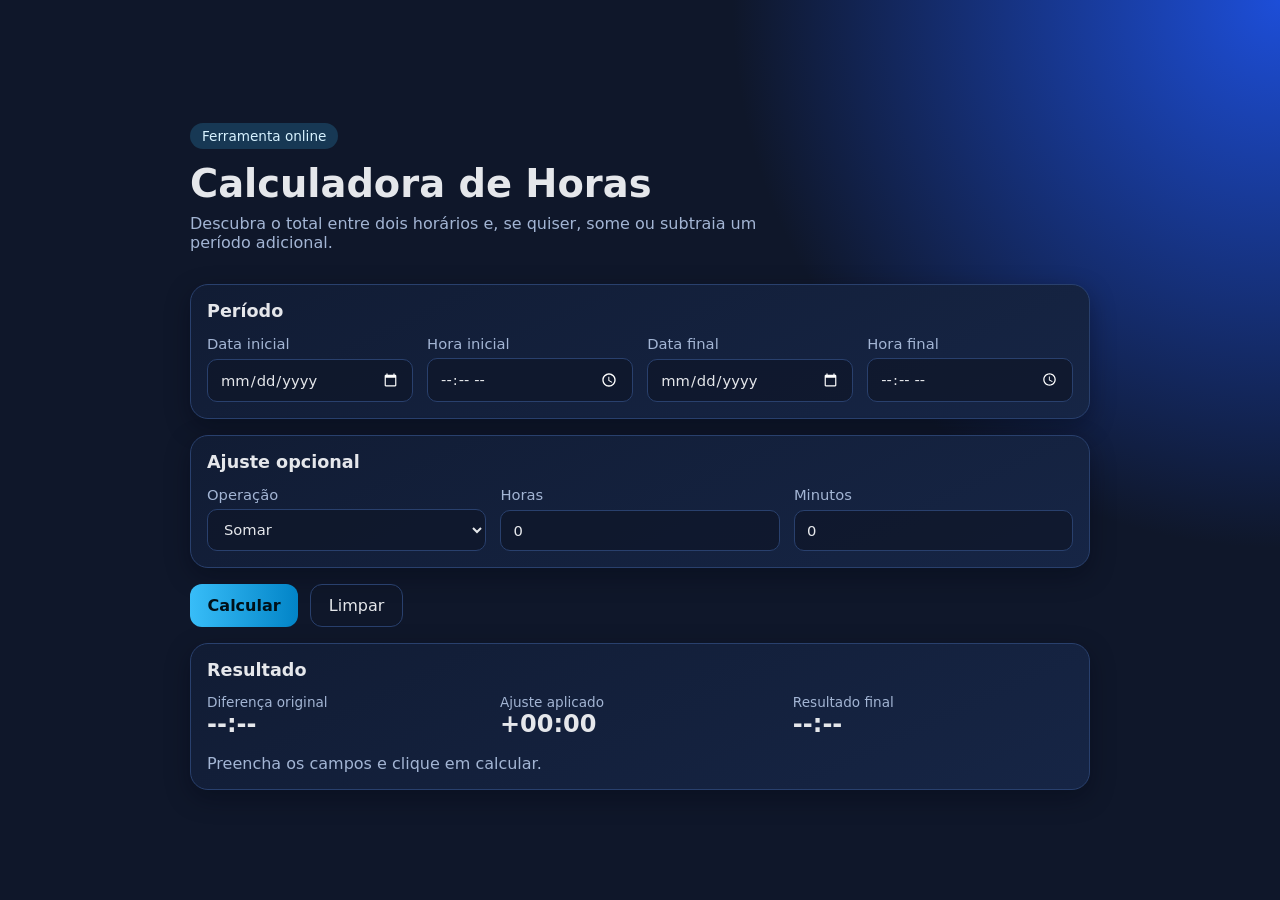
==== index.html @ efbca50f "Criar calculadora de horas com interface moderna" ====
<!doctype html>
<html lang="pt-BR">
  <head>
    <meta charset="UTF-8" />
    <meta name="viewport" content="width=device-width, initial-scale=1.0" />
    <title>Calculadora de Horas</title>
    <link rel="stylesheet" href="styles.css" />
  </head>
  <body>
    <main class="app">
      <header class="hero">
        <p class="badge">Ferramenta online</p>
        <h1>Calculadora de Horas</h1>
        <p class="subtitle">
          Descubra o total entre dois horários e, se quiser, some ou subtraia um
          período adicional.
        </p>
      </header>

      <section class="card inputs-card">
        <h2>Período</h2>
        <div class="grid two-cols">
          <label>
            Data inicial
            <input id="startDate" type="date" required />
          </label>
          <label>
            Hora inicial
            <input id="startTime" type="time" required />
          </label>
          <label>
            Data final
            <input id="endDate" type="date" required />
          </label>
          <label>
            Hora final
            <input id="endTime" type="time" required />
          </label>
        </div>
      </section>

      <section class="card adjust-card">
        <h2>Ajuste opcional</h2>
        <div class="adjust-row">
          <label>
            Operação
            <select id="operation">
              <option value="add">Somar</option>
              <option value="subtract">Subtrair</option>
            </select>
          </label>
          <label>
            Horas
            <input id="adjustHours" type="number" min="0" value="0" />
          </label>
          <label>
            Minutos
            <input id="adjustMinutes" type="number" min="0" max="59" value="0" />
          </label>
        </div>
      </section>

      <div class="actions">
        <button id="calculateBtn" type="button">Calcular</button>
        <button id="resetBtn" type="button" class="secondary">Limpar</button>
      </div>

      <section class="card result-card" id="resultCard" aria-live="polite">
        <h2>Resultado</h2>
        <div class="result-grid">
          <div>
            <span class="label">Diferença original</span>
            <strong id="baseResult">--:--</strong>
          </div>
          <div>
            <span class="label">Ajuste aplicado</span>
            <strong id="adjustmentResult">+00:00</strong>
          </div>
          <div>
            <span class="label">Resultado final</span>
            <strong id="finalResult">--:--</strong>
          </div>
        </div>
        <p id="resultText" class="helper">Preencha os campos e clique em calcular.</p>
      </section>
    </main>

    <script src="script.js"></script>
  </body>
</html>
---- styles.css ----
:root {
  color-scheme: dark;
  --bg: #0f172a;
  --card: #111c34;
  --card-soft: #162545;
  --text: #e5e7eb;
  --muted: #a3b5d4;
  --accent: #38bdf8;
  --accent-dark: #0284c7;
  --border: #29406d;
  --success: #4ade80;
}

* {
  box-sizing: border-box;
}

body {
  margin: 0;
  min-height: 100vh;
  font-family: Inter, system-ui, -apple-system, Segoe UI, Roboto, sans-serif;
  background: radial-gradient(circle at top right, #1d4ed8 0%, var(--bg) 35%);
  color: var(--text);
  display: grid;
  place-items: center;
  padding: 2rem 1rem;
}

.app {
  width: min(900px, 100%);
  display: grid;
  gap: 1rem;
}

.hero h1 {
  margin: 0;
  font-size: clamp(1.75rem, 3vw, 2.4rem);
}

.badge {
  display: inline-block;
  background: rgba(56, 189, 248, 0.2);
  color: #d7f2ff;
  padding: 0.3rem 0.75rem;
  border-radius: 999px;
  font-size: 0.85rem;
  margin-bottom: 0.75rem;
}

.subtitle {
  margin-top: 0.5rem;
  color: var(--muted);
  max-width: 60ch;
}

.card {
  background: linear-gradient(155deg, var(--card), var(--card-soft));
  border: 1px solid var(--border);
  border-radius: 18px;
  padding: 1rem;
  box-shadow: 0 8px 24px rgba(3, 7, 18, 0.35);
}

.card h2 {
  margin: 0 0 0.9rem;
  font-size: 1.1rem;
}

.grid {
  display: grid;
  gap: 0.9rem;
}

.two-cols {
  grid-template-columns: repeat(auto-fit, minmax(180px, 1fr));
}

label {
  display: grid;
  gap: 0.35rem;
  color: var(--muted);
  font-size: 0.92rem;
}

input,
select,
button {
  font: inherit;
}

input,
select {
  border-radius: 10px;
  border: 1px solid var(--border);
  background: rgba(15, 23, 42, 0.78);
  color: var(--text);
  padding: 0.65rem 0.75rem;
}

input:focus,
select:focus,
button:focus {
  outline: 2px solid var(--accent);
  outline-offset: 1px;
}

.adjust-row {
  display: grid;
  gap: 0.9rem;
  grid-template-columns: repeat(auto-fit, minmax(140px, 1fr));
}

.actions {
  display: flex;
  flex-wrap: wrap;
  gap: 0.75rem;
}

button {
  border: none;
  border-radius: 12px;
  padding: 0.7rem 1.1rem;
  cursor: pointer;
}

#calculateBtn {
  background: linear-gradient(90deg, var(--accent), var(--accent-dark));
  color: #001018;
  font-weight: 700;
}

.secondary {
  background: transparent;
  border: 1px solid var(--border);
  color: var(--text);
}

.result-grid {
  display: grid;
  gap: 0.8rem;
  grid-template-columns: repeat(auto-fit, minmax(180px, 1fr));
}

.label {
  display: block;
  color: var(--muted);
  font-size: 0.85rem;
}

strong {
  font-size: 1.5rem;
}

.helper {
  margin-bottom: 0;
  color: var(--muted);
}

.helper.success {
  color: var(--success);
}

.helper.error {
  color: #fda4af;
}
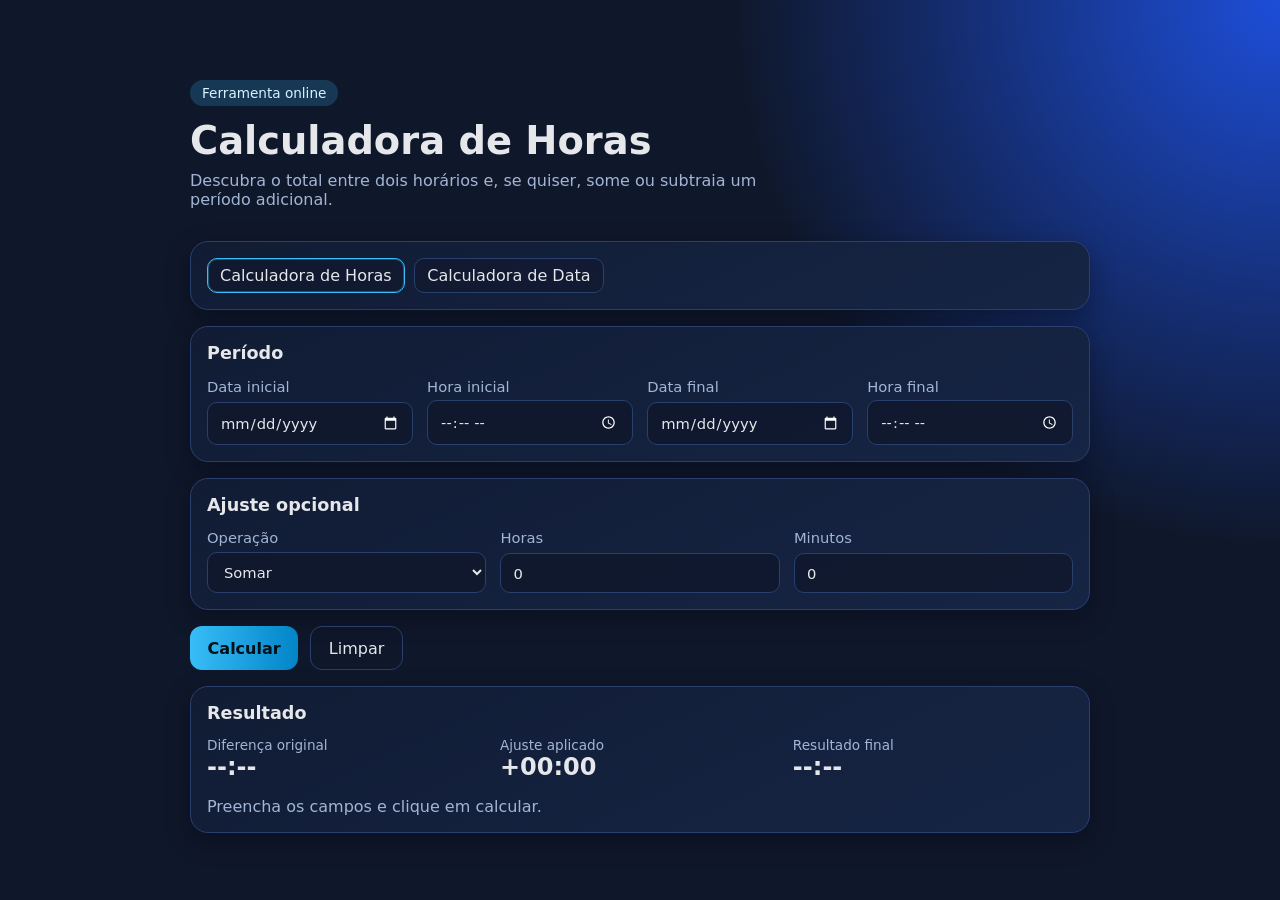
==== commit 8247d6d0: "Adicionar nova tela para adição e subtração de datas" ====
--- a/index.html
+++ b/index.html
@@ -16,6 +16,12 @@
           período adicional.
         </p>
       </header>
+
+
+      <nav class="card nav-card">
+        <a class="nav-link active" href="index.html">Calculadora de Horas</a>
+        <a class="nav-link" href="date.html">Calculadora de Data</a>
+      </nav>
 
       <section class="card inputs-card">
         <h2>Período</h2>
--- a/styles.css
+++ b/styles.css
@@ -66,6 +66,26 @@
   font-size: 1.1rem;
 }
 
+.nav-card {
+  display: flex;
+  gap: 0.6rem;
+  flex-wrap: wrap;
+}
+
+.nav-link {
+  text-decoration: none;
+  color: var(--text);
+  border: 1px solid var(--border);
+  border-radius: 10px;
+  padding: 0.45rem 0.75rem;
+  background: rgba(15, 23, 42, 0.55);
+}
+
+.nav-link.active {
+  border-color: var(--accent);
+  box-shadow: inset 0 0 0 1px rgba(56, 189, 248, 0.35);
+}
+
 .grid {
   display: grid;
   gap: 0.9rem;
@@ -99,7 +119,8 @@
 
 input:focus,
 select:focus,
-button:focus {
+button:focus,
+.nav-link:focus {
   outline: 2px solid var(--accent);
   outline-offset: 1px;
 }
@@ -108,6 +129,10 @@
   display: grid;
   gap: 0.9rem;
   grid-template-columns: repeat(auto-fit, minmax(140px, 1fr));
+}
+
+.four-cols {
+  grid-template-columns: repeat(auto-fit, minmax(120px, 1fr));
 }
 
 .actions {
@@ -123,7 +148,8 @@
   cursor: pointer;
 }
 
-#calculateBtn {
+#calculateBtn,
+#dateCalculateBtn {
   background: linear-gradient(90deg, var(--accent), var(--accent-dark));
   color: #001018;
   font-weight: 700;
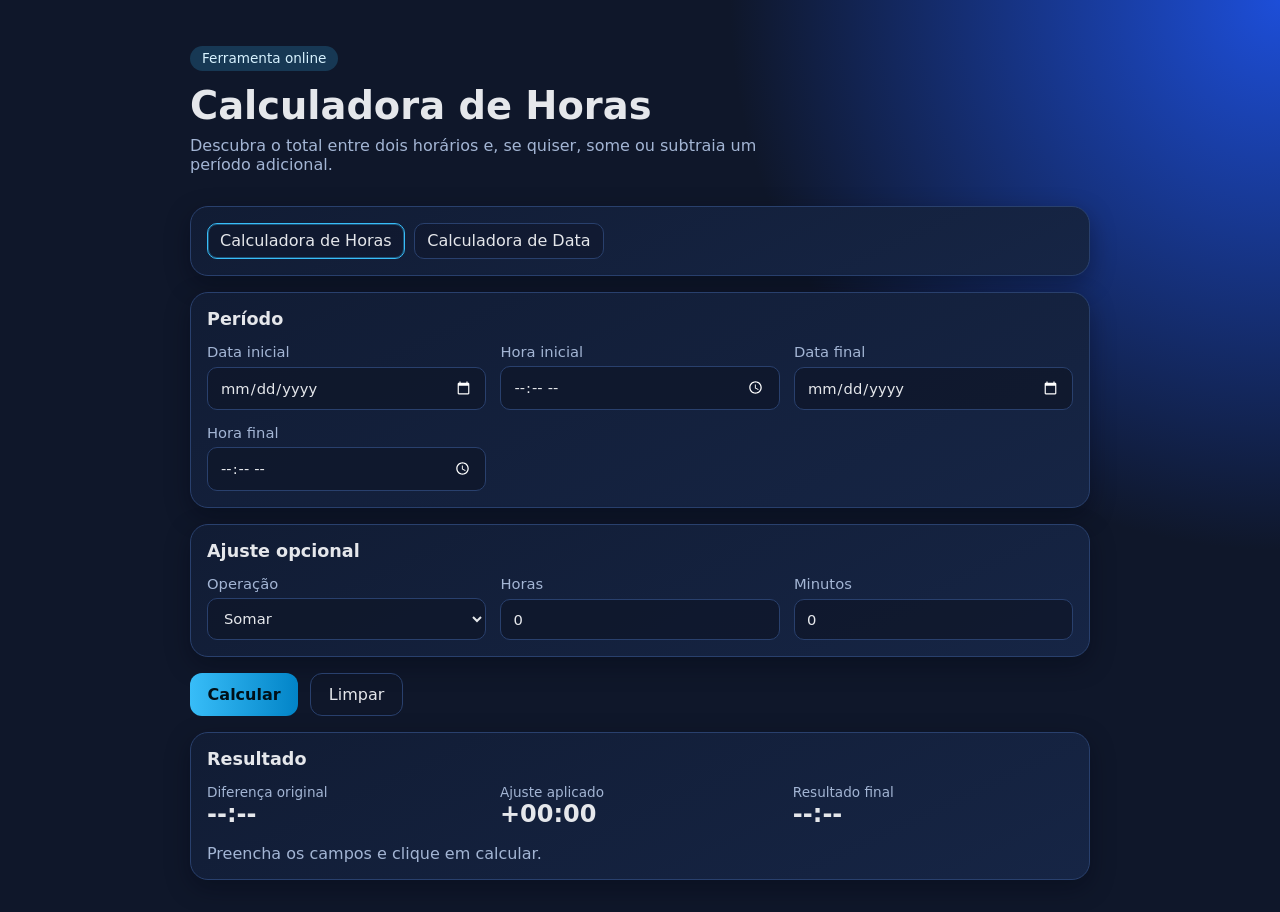
==== commit 628d6343: "Melhorar responsividade dos campos na calculadora de horas" ====
--- a/index.html
+++ b/index.html
@@ -17,7 +17,6 @@
         </p>
       </header>
 
-
       <nav class="card nav-card">
         <a class="nav-link active" href="index.html">Calculadora de Horas</a>
         <a class="nav-link" href="date.html">Calculadora de Data</a>
@@ -25,7 +24,7 @@
 
       <section class="card inputs-card">
         <h2>Período</h2>
-        <div class="grid two-cols">
+        <div class="grid two-cols time-grid">
           <label>
             Data inicial
             <input id="startDate" type="date" required />
@@ -47,7 +46,7 @@
 
       <section class="card adjust-card">
         <h2>Ajuste opcional</h2>
-        <div class="adjust-row">
+        <div class="adjust-row adjust-grid-hours">
           <label>
             Operação
             <select id="operation">
--- a/styles.css
+++ b/styles.css
@@ -135,6 +135,38 @@
   grid-template-columns: repeat(auto-fit, minmax(120px, 1fr));
 }
 
+.six-cols {
+  grid-template-columns: repeat(auto-fit, minmax(110px, 1fr));
+}
+
+.time-grid {
+  grid-template-columns: repeat(auto-fit, minmax(220px, 1fr));
+}
+
+.adjust-grid-hours {
+  grid-template-columns: repeat(auto-fit, minmax(170px, 1fr));
+}
+
+@media (max-width: 640px) {
+  body {
+    padding: 1rem 0.75rem;
+  }
+
+  .card {
+    padding: 0.9rem;
+  }
+
+  .time-grid,
+  .adjust-grid-hours,
+  .result-grid {
+    grid-template-columns: 1fr;
+  }
+
+  .actions button {
+    width: 100%;
+  }
+}
+
 .actions {
   display: flex;
   flex-wrap: wrap;
